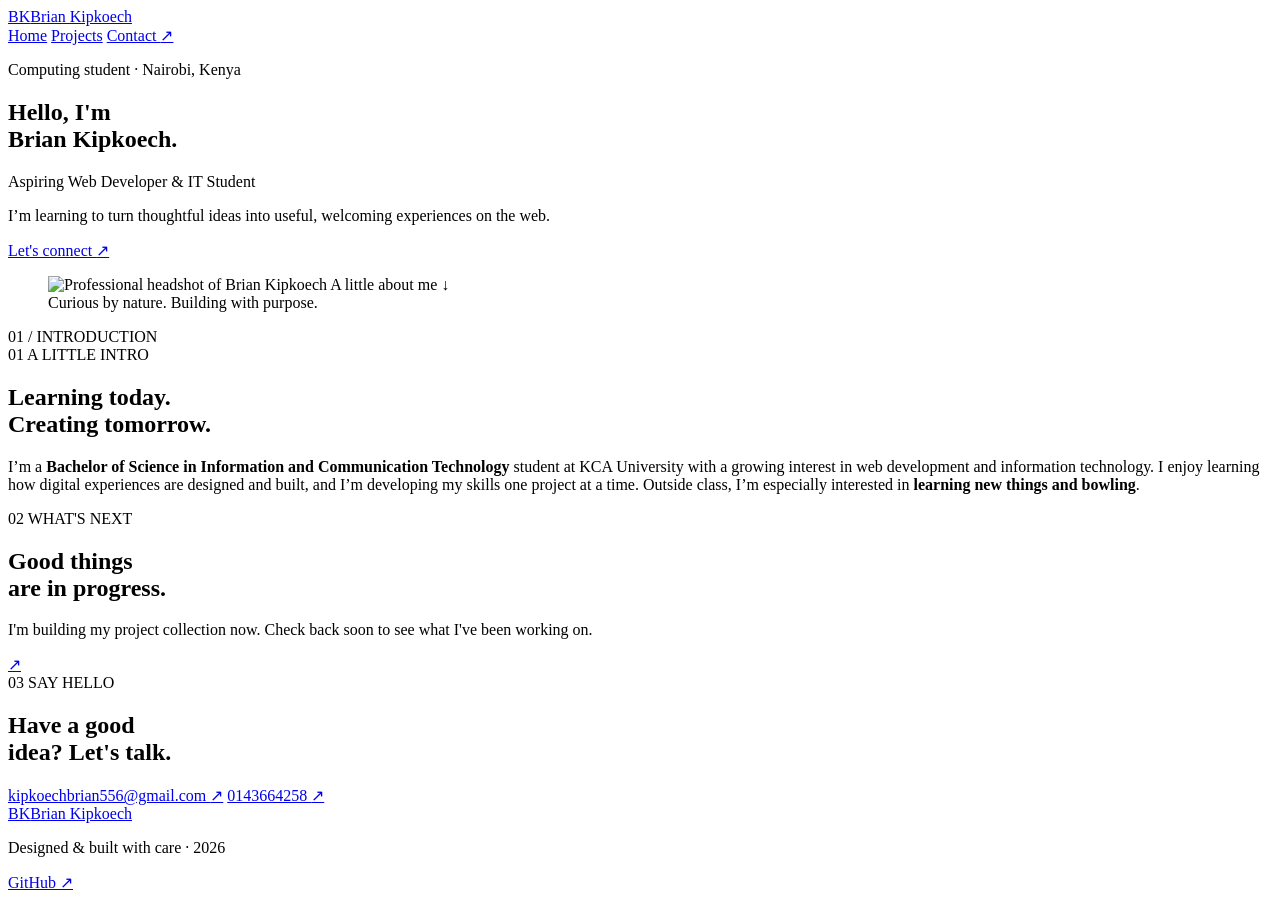
==== index.html @ 37e887ea "Name Fix to "index.html"" ====
<!DOCTYPE html>
<html lang="en">
<head>
  <meta charset="utf-8">
  <meta name="viewport" content="width=device-width, initial-scale=1">
  <meta name="description" content="The personal portfolio of Brian Kipkoech, a computing student and aspiring web developer.">
  <meta name="theme-color" content="#f5f3ee">
  <title>Brian Kipkoech | Web Developer &amp; IT Student</title>
  <link rel="preconnect" href="https://fonts.googleapis.com">
  <link rel="preconnect" href="https://fonts.gstatic.com" crossorigin>
  <link href="https://fonts.googleapis.com/css2?family=DM+Sans:wght@400;500;600;700&family=Manrope:wght@400;500;600;700;800&display=swap" rel="stylesheet">
  <link rel="stylesheet" href="style.css">
</head>
<body>
  <header class="site-header" id="home">
    <a class="brand" href="#home" aria-label="Brian Kipkoech, home"><span class="brand-mark">BK</span><span>Brian Kipkoech</span></a>
    <nav aria-label="Main navigation">
      <a class="nav-link active" href="#home">Home</a>
      <a class="nav-link" href="#projects">Projects</a>
      <a class="nav-link nav-contact" href="#contact">Contact <span aria-hidden="true">↗</span></a>
    </nav>
  </header>

  <main>
    <section class="hero" aria-labelledby="hero-title">
      <div class="hero-copy">
        <p class="eyebrow"><span class="status-dot"></span> Computing student · Nairobi, Kenya</p>
        <h1 id="hero-title">Hello, I'm<br><span>Brian Kipkoech.</span></h1>
        <p class="hero-intro">Aspiring Web Developer &amp; IT Student</p>
        <p class="hero-description">I’m learning to turn thoughtful ideas into useful, welcoming experiences on the web.</p>
        <a class="button" href="#contact">Let's connect <span aria-hidden="true">↗</span></a>
      </div>
      <figure class="portrait-wrap">
        <div class="portrait-frame">
          <img src="assets/headshot.jpg" alt="Professional headshot of Brian Kipkoech" width="540" height="640">
          <span class="portrait-note">A little about me <span aria-hidden="true">↓</span></span>
        </div>
        <figcaption class="portrait-caption">Curious by nature. Building with purpose.</figcaption>
      </figure>
      <span class="hero-index" aria-hidden="true">01 / INTRODUCTION</span>
    </section>

    <section class="about section" id="about" aria-labelledby="about-title">
      <div class="section-label"><span>01</span> A LITTLE INTRO</div>
      <div class="about-content">
        <h2 id="about-title">Learning today.<br><span>Creating tomorrow.</span></h2>
        <p>I’m a <strong>Bachelor of Science in Information and Communication Technology</strong> student at KCA University with a growing interest in web development and information technology. I enjoy learning how digital experiences are designed and built, and I’m developing my skills one project at a time. Outside class, I’m especially interested in <strong>learning new things and bowling</strong>.</p>
      </div>
    </section>

    <section class="projects section" id="projects" aria-labelledby="projects-title">
      <div class="section-label"><span>02</span> WHAT'S NEXT</div>
      <div class="projects-content">
        <div><h2 id="projects-title">Good things<br>are <span>in progress.</span></h2><p>I'm building my project collection now. Check back soon to see what I've been working on.</p></div>
        <a class="round-link" href="#contact" aria-label="Get in touch">↗</a>
      </div>
    </section>

    <section class="contact section" id="contact" aria-labelledby="contact-title">
      <div class="section-label"><span>03</span> SAY HELLO</div>
      <div class="contact-content">
        <h2 id="contact-title">Have a good<br><span>idea? Let's talk.</span></h2>
        <a class="email-link" href="mailto:kipkoechbrian556@gmail.com">kipkoechbrian556@gmail.com <span aria-hidden="true">↗</span></a>
        <a class="email-link" href="tel:0143664258">0143664258 <span aria-hidden="true">↗</span></a>
      </div>
    </section>
  </main>

  <footer class="site-footer">
    <a class="brand footer-brand" href="#home"><span class="brand-mark">BK</span><span>Brian Kipkoech</span></a>
    <p>Designed &amp; built with care · 2026</p>
    <div class="social-links">
      <a href="https://github.com/KBRIANKIP" target="_blank" rel="noopener noreferrer">GitHub <span aria-hidden="true">↗</span></a>
    </div>
  </footer>
</body>
</html>
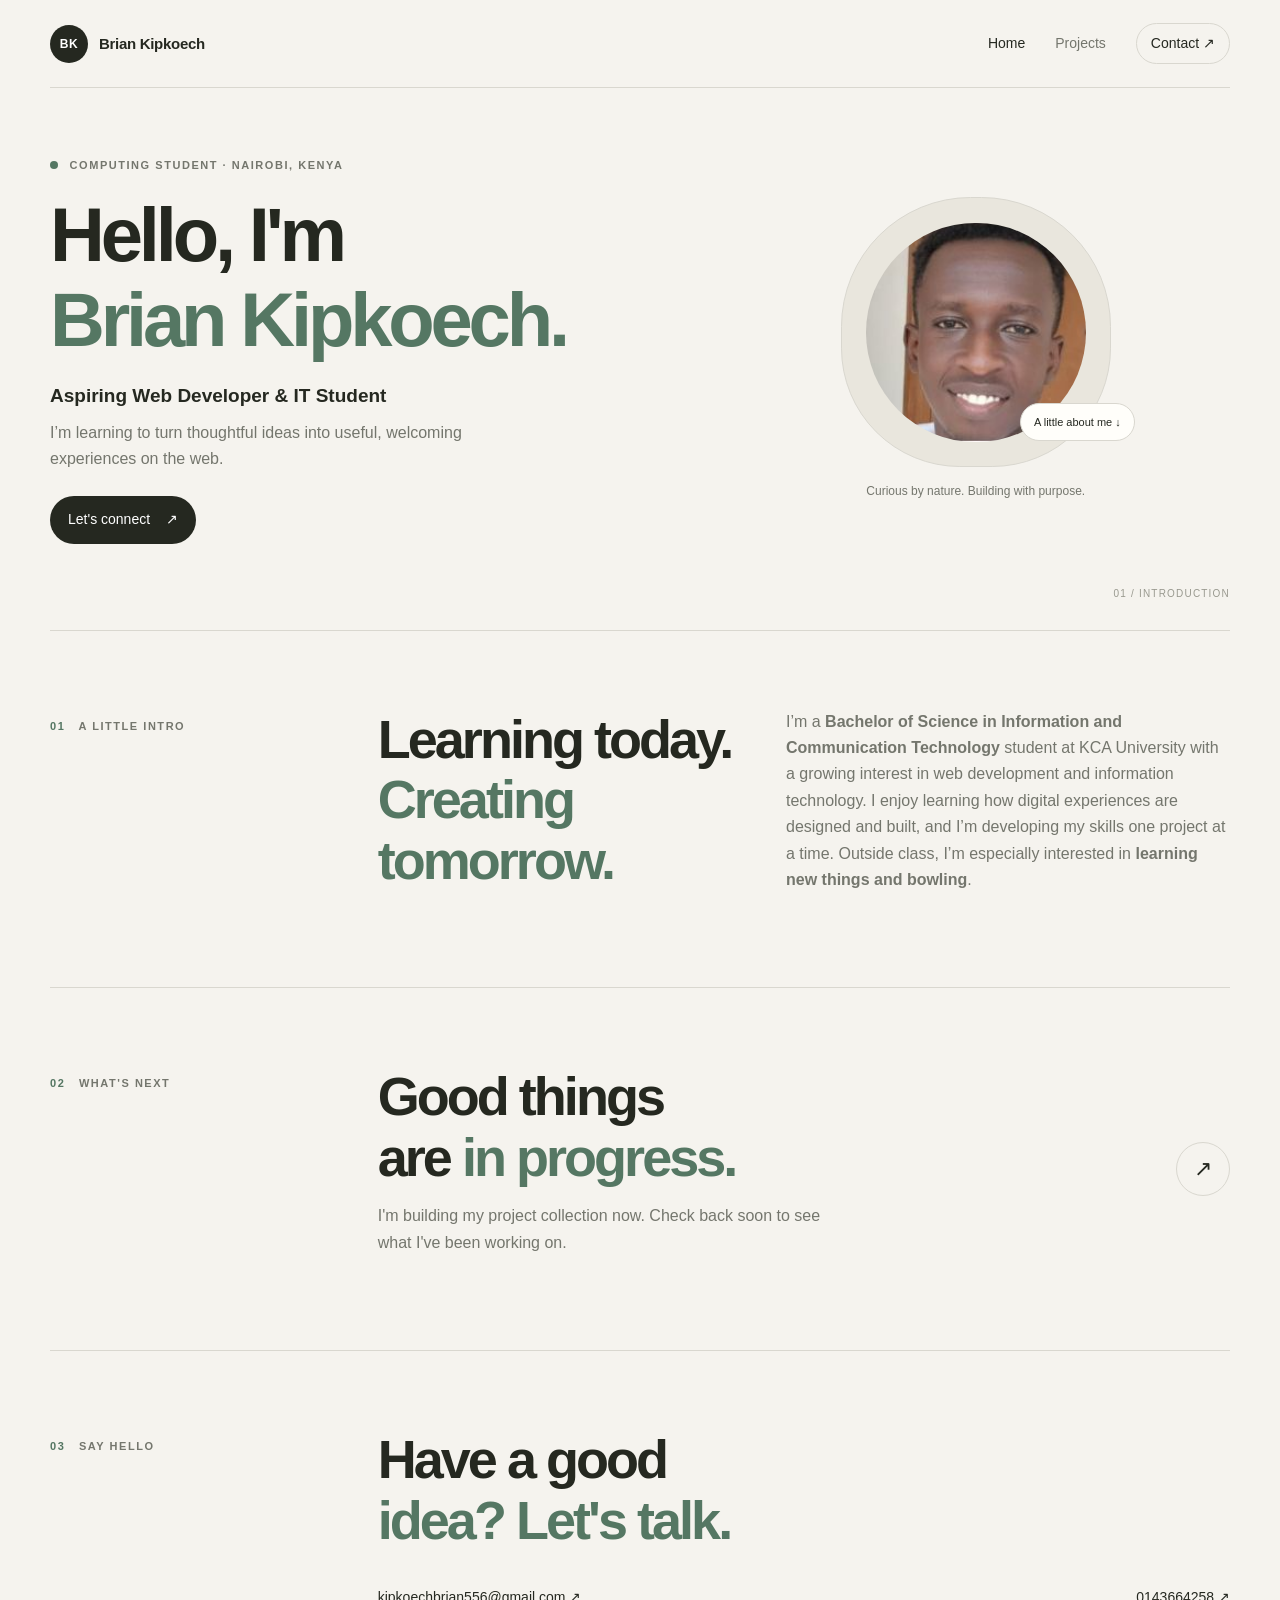
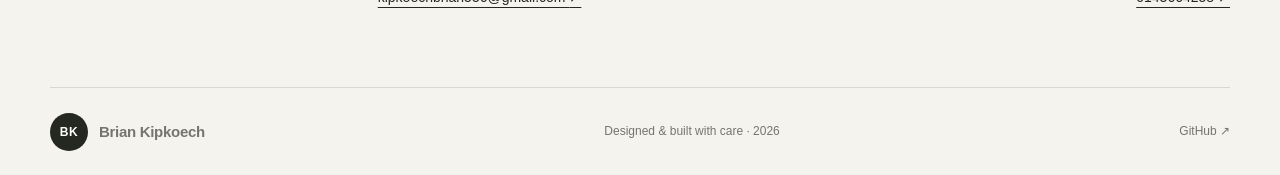
==== commit a17f1971: "Updated Portfolio" ====
--- a/index.html
+++ b/index.html
@@ -1,5 +1,5 @@
 <!DOCTYPE html>
-<html lang="en">
+<html>
 <head>
   <meta charset="utf-8">
   <meta name="viewport" content="width=device-width, initial-scale=1">
@@ -16,7 +16,7 @@
     <a class="brand" href="#home" aria-label="Brian Kipkoech, home"><span class="brand-mark">BK</span><span>Brian Kipkoech</span></a>
     <nav aria-label="Main navigation">
       <a class="nav-link active" href="#home">Home</a>
-      <a class="nav-link" href="#projects">Projects</a>
+      <a class="nav-link" href="projects.html">Projects</a>
       <a class="nav-link nav-contact" href="#contact">Contact <span aria-hidden="true">↗</span></a>
     </nav>
   </header>
@@ -32,7 +32,7 @@
       </div>
       <figure class="portrait-wrap">
         <div class="portrait-frame">
-          <img src="assets/headshot.jpg" alt="Professional headshot of Brian Kipkoech" width="540" height="640">
+          <img src="Images/me.jpg" alt="Professional headshot of Brian Kipkoech" width="200" height="200">
           <span class="portrait-note">A little about me <span aria-hidden="true">↓</span></span>
         </div>
         <figcaption class="portrait-caption">Curious by nature. Building with purpose.</figcaption>
@@ -81,3 +81,4 @@
 
 
 
+
--- a/style.css
+++ b/style.css
@@ -0,0 +1,114 @@
+:root {
+  color-scheme: light;
+  --paper: #f5f3ee;
+  --ink: #252820;
+  --muted: #74766d;
+  --line: #d9d7cf;
+  --accent: #557763;
+  --accent-dark: #3f5c4b;
+  --card: #fffefa;
+  --serif: 'Manrope', sans-serif;
+  --sans: 'DM Sans', sans-serif;
+}
+* { box-sizing: border-box; }
+html { scroll-behavior: smooth; }
+body { margin: 0; background: var(--paper); color: var(--ink); font: 16px/1.65 var(--sans); }
+a { color: inherit; }
+.site-header, .site-footer { width: min(1180px, calc(100% - 64px)); margin-inline: auto; display: flex; align-items: center; justify-content: space-between; }
+.site-header { min-height: 88px; border-bottom: 1px solid var(--line); }
+.brand { display: inline-flex; align-items: center; gap: 11px; text-decoration: none; font: 700 15px var(--serif); letter-spacing: -.02em; }
+.brand-mark { width: 38px; height: 38px; display: grid; place-items: center; border-radius: 50%; background: var(--ink); color: white; font-size: 12px; letter-spacing: .04em; }
+nav { display: flex; align-items: center; gap: 30px; }
+.nav-link { color: var(--muted); text-decoration: none; font-size: 14px; transition: color .2s; }
+.nav-link:hover, .nav-link.active { color: var(--ink); }
+.nav-contact { border: 1px solid var(--line); padding: 8px 14px; border-radius: 99px; color: var(--ink); }
+main { width: min(1180px, calc(100% - 64px)); margin-inline: auto; }
+.hero { min-height: 490px; display: grid; grid-template-columns: 1.1fr .9fr; align-items: center; gap: 50px; padding: 68px 0 86px; position: relative; }
+.eyebrow, .section-label { color: var(--muted); font-size: 11px; font-weight: 700; letter-spacing: .14em; text-transform: uppercase; }
+.status-dot { display: inline-block; width: 8px; height: 8px; margin-right: 7px; background: var(--accent); border-radius: 50%; }
+h1, h2, h3, p { margin-top: 0; }
+h1, h2, h3 { font-family: var(--serif); letter-spacing: -.055em; line-height: 1.12; }
+h1 { margin: 18px 0; font-size: clamp(44px, 6vw, 76px); }
+h1 span, h2 span { color: var(--accent); }
+.hero-intro { margin-bottom: 8px; font-size: 19px; font-weight: 600; }
+.hero-description { max-width: 480px; margin-bottom: 24px; color: var(--muted); }
+.button { display: inline-flex; align-items: center; gap: 16px; padding: 12px 18px; border-radius: 99px; background: var(--ink); color: white; text-decoration: none; font-size: 14px; }
+.portrait-wrap { justify-self: center; margin: 0; text-align: center; }
+.portrait-frame { width: 270px; height: 270px; display: grid; place-items: center; border: 1px solid var(--line); border-radius: 48% 48% 44% 44%; background: #e9e6dd; position: relative; }
+.portrait-frame img { width: 82%; height: 82%; border-radius: 50%; object-fit: cover; background: #ddd9ce; }
+.portrait-note { position: absolute; right: -25px; bottom: 25px; padding: 9px 13px; border: 1px solid var(--line); border-radius: 99px; background: var(--card); font-size: 11px; }
+.portrait-caption { margin-top: 15px; color: var(--muted); font-size: 12px; }
+.hero-index { position: absolute; bottom: 27px; right: 0; color: #99998f; font-size: 10px; letter-spacing: .12em; }
+.section { display: grid; grid-template-columns: .32fr 1fr; gap: 55px; padding: 78px 0; border-top: 1px solid var(--line); }
+.section-label { padding-top: 8px; }
+.section-label span { color: var(--accent); margin-right: 9px; }
+.about-content { display: grid; grid-template-columns: .9fr 1.1fr; gap: 45px; align-items: start; }
+h2 { font-size: clamp(34px, 4.4vw, 54px); margin-bottom: 16px; }
+.about-content p { max-width: 560px; color: var(--muted); }
+.projects-content { display: flex; justify-content: space-between; align-items: center; }
+.projects-content p { max-width: 450px; color: var(--muted); }
+.round-link { width: 54px; height: 54px; display: grid; place-items: center; border: 1px solid var(--line); border-radius: 50%; text-decoration: none; font-size: 22px; }
+.contact-content { display: flex; flex-wrap: wrap; align-items: end; justify-content: space-between; gap: 20px; }
+.contact-content h2 { width: 100%; }
+.email-link { font-size: 14px; text-decoration-thickness: 1px; text-underline-offset: 5px; }
+.site-footer { min-height: 88px; border-top: 1px solid var(--line); color: var(--muted); font-size: 12px; }
+.site-footer p { margin: 0; }
+.social-links a { text-decoration: none; }
+/* Projects page */
+.page-intro { padding: 72px 0 45px; }
+.page-intro h1 { max-width: 840px; font-size: clamp(42px, 6vw, 72px); }
+.page-intro p:last-child { max-width: 620px; color: var(--muted); }
+.projects-layout { display: grid; grid-template-columns: 1fr 1.4fr; gap: 64px; padding: 50px 0 84px; border-top: 1px solid var(--line); }
+.projects-layout h2 { font-size: 30px; }
+.skills-list { display: grid; gap: 12px; }
+.skill-item { display: flex; align-items: center; justify-content: space-between; gap: 14px; padding: 13px 15px; border: 1px solid var(--line); border-radius: 12px; background: rgba(255,254,250,.55); }
+.skill-item strong { font-size: 14px; font-weight: 600; }
+.skill-level { color: var(--accent-dark); font-size: 11px; font-weight: 700; white-space: nowrap; }
+.project-heading { display: flex; flex-wrap: wrap; align-items: center; justify-content: space-between; gap: 16px; margin-bottom: 18px; }
+.filters { display: flex; flex-wrap: wrap; gap: 8px; margin-bottom: 18px; }
+.filter-button { border: 1px solid var(--line); border-radius: 99px; padding: 7px 13px; background: transparent; color: var(--muted); font: 600 12px var(--sans); cursor: pointer; }
+.filter-button[aria-pressed="true"], .filter-button:hover { background: var(--ink); border-color: var(--ink); color: white; }
+.project-grid { display: grid; gap: 14px; }
+.project-card { padding: 22px; border: 1px solid var(--line); border-radius: 16px; background: var(--card); transition: transform .2s, box-shadow .2s; }
+.project-card:hover { transform: translateY(-2px); box-shadow: 0 12px 30px #282a2010; }
+.project-card[hidden] { display: none; }
+.project-topline { display: flex; align-items: center; justify-content: space-between; gap: 12px; margin-bottom: 10px; }
+.project-card h3 { margin: 0; font-size: 20px; letter-spacing: -.03em; }
+.project-type { color: var(--accent); font-size: 10px; font-weight: 700; letter-spacing: .1em; text-transform: uppercase; }
+.project-card p { margin-bottom: 13px; color: var(--muted); font-size: 14px; }
+.tech-list { display: flex; flex-wrap: wrap; gap: 7px; margin: 0 0 15px; padding: 0; list-style: none; }
+.tech-list li { padding: 4px 9px; border-radius: 99px; background: #efeee8; color: #55584f; font-size: 11px; }
+.project-link { font-size: 13px; font-weight: 700; color: var(--accent-dark); text-decoration-thickness: 1px; text-underline-offset: 4px; }
+.services { padding: 0 0 76px; }
+.service-box { display: flex; justify-content: space-between; gap: 30px; padding: 24px 28px; border-radius: 16px; background: #e9e6dd; }
+.service-box h2 { margin: 0; font-size: 25px; }
+.service-box p { max-width: 610px; margin: 0; color: #62645b; }
+.contact-form-wrap { display: grid; grid-template-columns: .7fr 1fr; gap: 45px; }
+.contact-form-wrap > p { color: var(--muted); }
+.contact-form { display: grid; gap: 14px; }
+.form-field { display: grid; gap: 6px; }
+.form-field label { font-size: 13px; font-weight: 600; }
+.form-field input, .form-field textarea { width: 100%; border: 1px solid var(--line); border-radius: 10px; padding: 12px 13px; background: var(--card); color: var(--ink); font: inherit; }
+.form-field textarea { min-height: 120px; resize: vertical; }
+.form-field input:focus, .form-field textarea:focus { outline: 2px solid #55776355; border-color: var(--accent); }
+.form-hint { color: var(--muted); font-size: 12px; margin: -5px 0 0; }
+.form-status { min-height: 24px; margin: 0; font-size: 13px; color: var(--accent-dark); }
+@media (max-width: 760px) {
+  .site-header, .site-footer, main { width: min(100% - 36px, 600px); }
+  .site-header { min-height: 74px; }
+  nav { gap: 13px; }
+  .nav-link { font-size: 12px; }
+  .hero { min-height: auto; grid-template-columns: 1fr; gap: 38px; padding: 58px 0 65px; }
+  .portrait-wrap { grid-row: 1; }
+  .portrait-frame { width: 210px; height: 210px; }
+  .hero-copy { grid-row: 2; }
+  .hero-index { bottom: 18px; }
+  .section { grid-template-columns: 1fr; gap: 23px; padding: 55px 0; }
+  .about-content { grid-template-columns: 1fr; gap: 8px; }
+  .projects-layout { grid-template-columns: 1fr; gap: 42px; padding: 40px 0 60px; }
+  .page-intro { padding: 55px 0 35px; }
+  .contact-form-wrap { grid-template-columns: 1fr; gap: 18px; }
+  .service-box { flex-direction: column; }
+  .site-footer { flex-wrap: wrap; gap: 12px; padding: 20px 0; }
+}
+@media (prefers-reduced-motion: reduce) { html { scroll-behavior: auto; } *, *::before, *::after { transition-duration: .01ms !important; } }
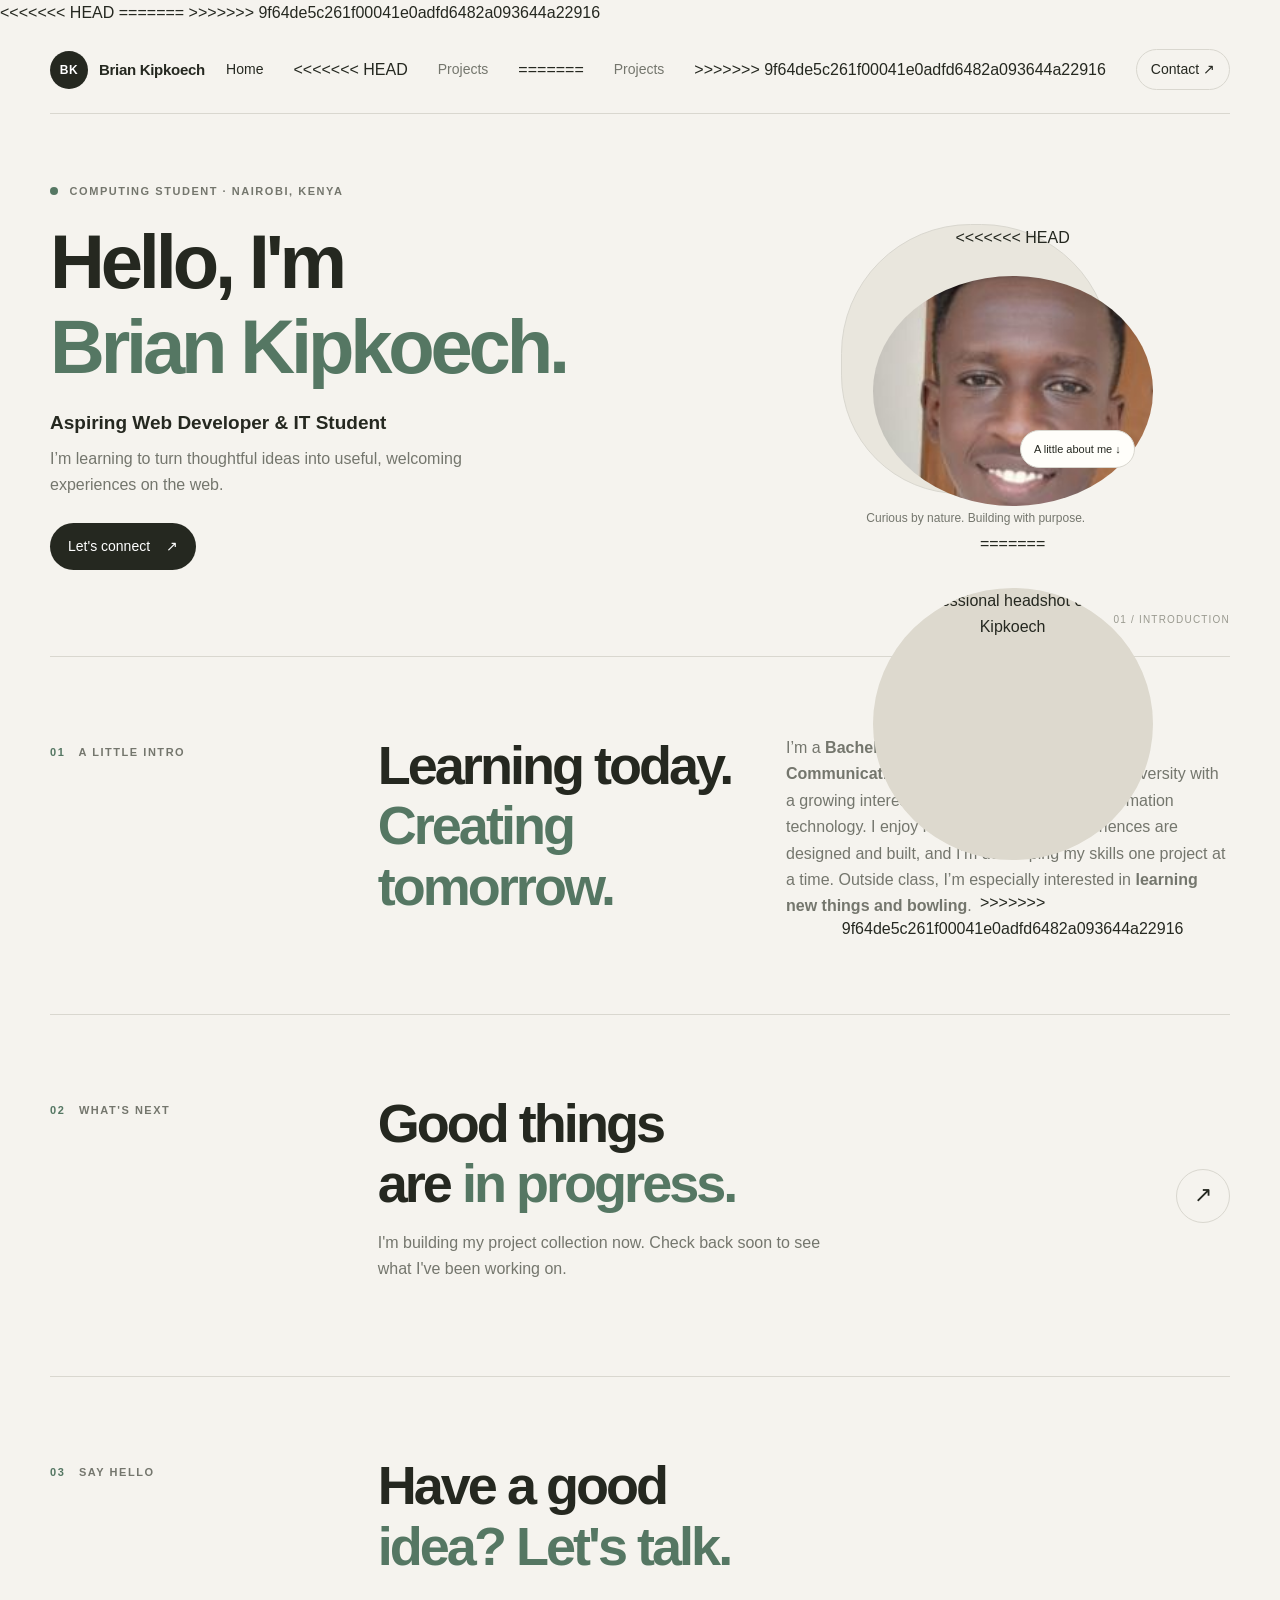
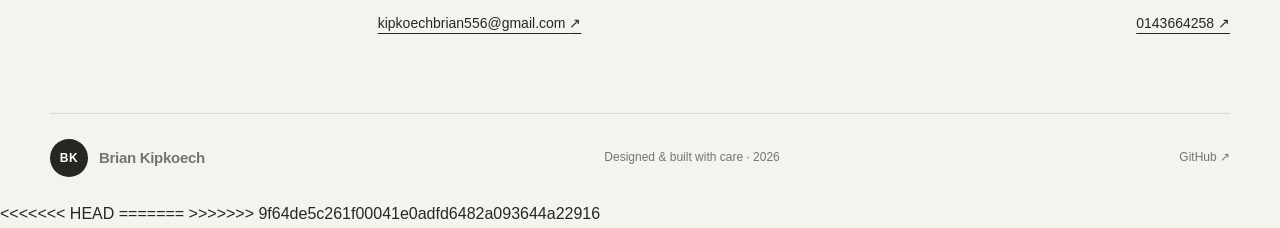
==== commit 13d91fdf: "Resolved merge conflicts" ====
--- a/index.html
+++ b/index.html
@@ -1,5 +1,9 @@
 <!DOCTYPE html>
+<<<<<<< HEAD
 <html>
+=======
+<html lang="en">
+>>>>>>> 9f64de5c261f00041e0adfd6482a093644a22916
 <head>
   <meta charset="utf-8">
   <meta name="viewport" content="width=device-width, initial-scale=1">
@@ -16,7 +20,11 @@
     <a class="brand" href="#home" aria-label="Brian Kipkoech, home"><span class="brand-mark">BK</span><span>Brian Kipkoech</span></a>
     <nav aria-label="Main navigation">
       <a class="nav-link active" href="#home">Home</a>
+<<<<<<< HEAD
       <a class="nav-link" href="projects.html">Projects</a>
+=======
+      <a class="nav-link" href="#projects">Projects</a>
+>>>>>>> 9f64de5c261f00041e0adfd6482a093644a22916
       <a class="nav-link nav-contact" href="#contact">Contact <span aria-hidden="true">↗</span></a>
     </nav>
   </header>
@@ -32,7 +40,11 @@
       </div>
       <figure class="portrait-wrap">
         <div class="portrait-frame">
+<<<<<<< HEAD
           <img src="Images/me.jpg" alt="Professional headshot of Brian Kipkoech" width="200" height="200">
+=======
+          <img src="assets/headshot.jpg" alt="Professional headshot of Brian Kipkoech" width="540" height="640">
+>>>>>>> 9f64de5c261f00041e0adfd6482a093644a22916
           <span class="portrait-note">A little about me <span aria-hidden="true">↓</span></span>
         </div>
         <figcaption class="portrait-caption">Curious by nature. Building with purpose.</figcaption>
@@ -81,4 +93,7 @@
 
 
 
+<<<<<<< HEAD
 
+=======
+>>>>>>> 9f64de5c261f00041e0adfd6482a093644a22916
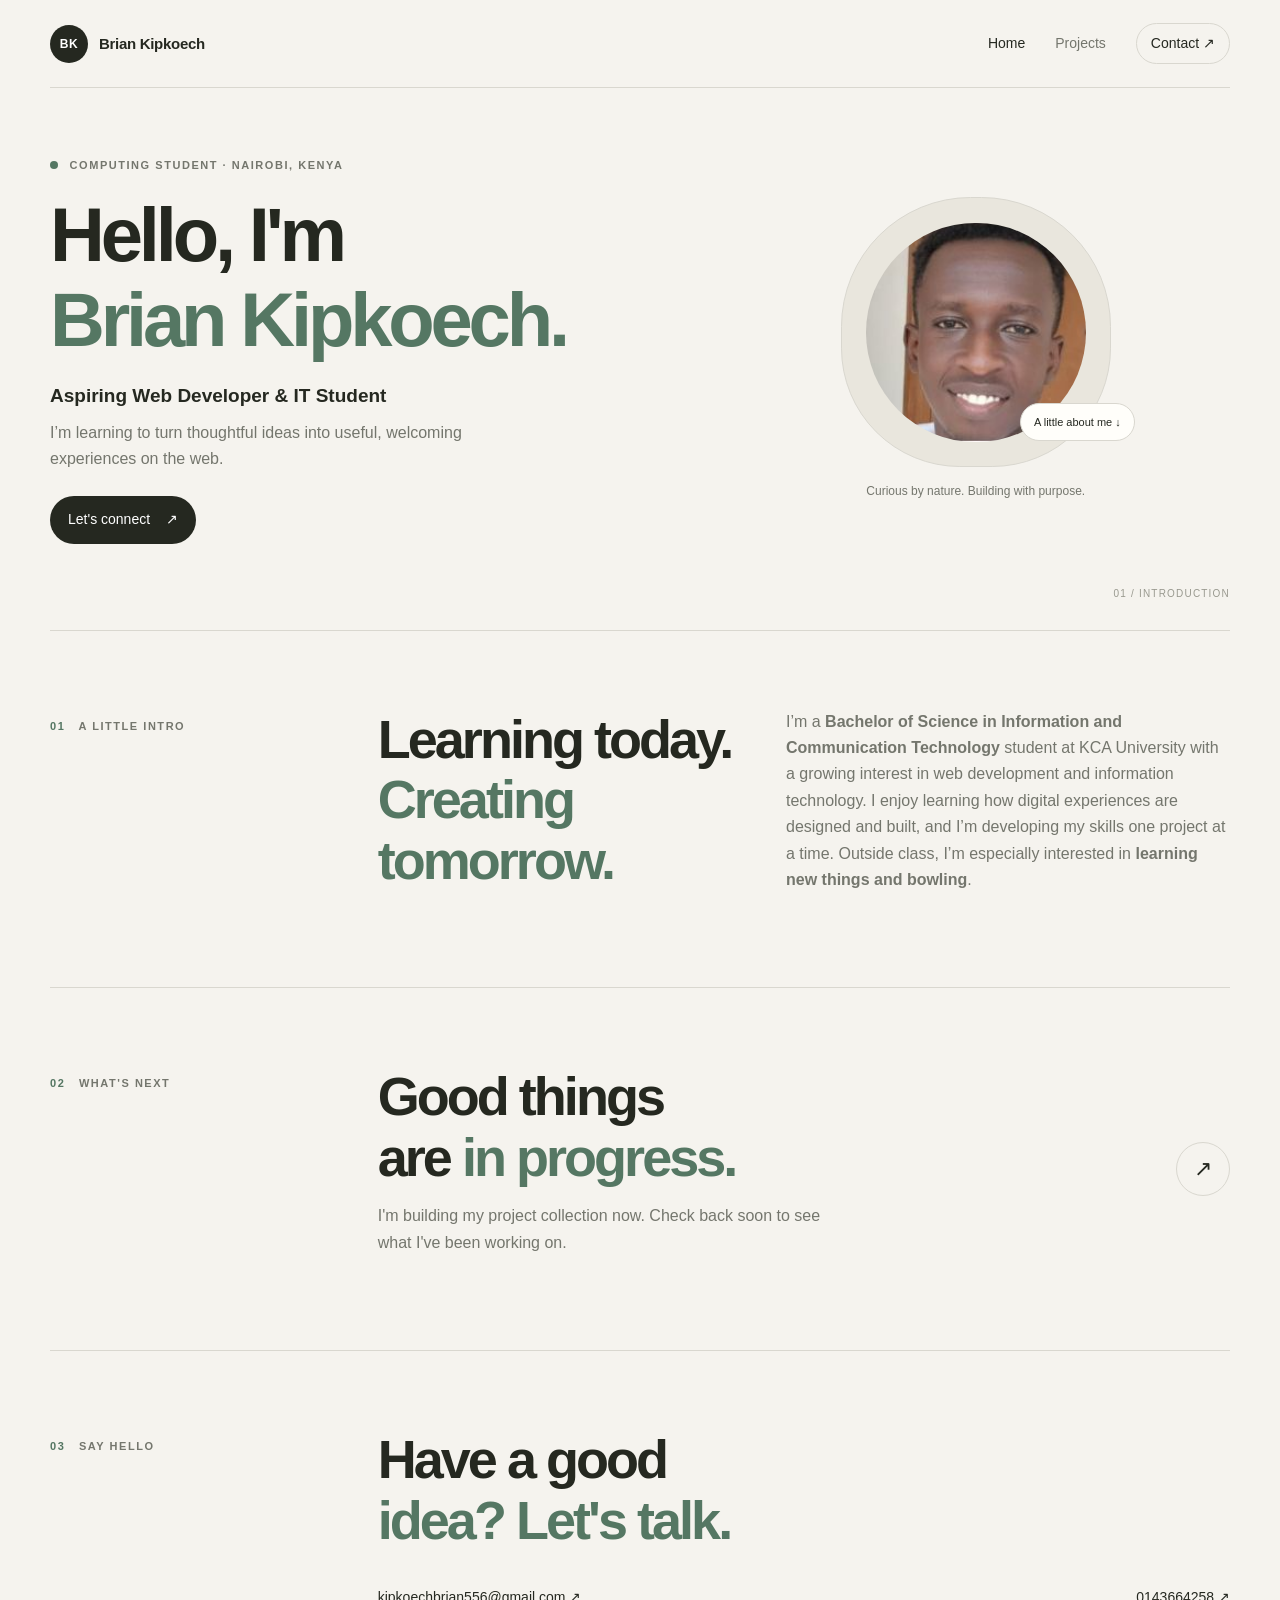
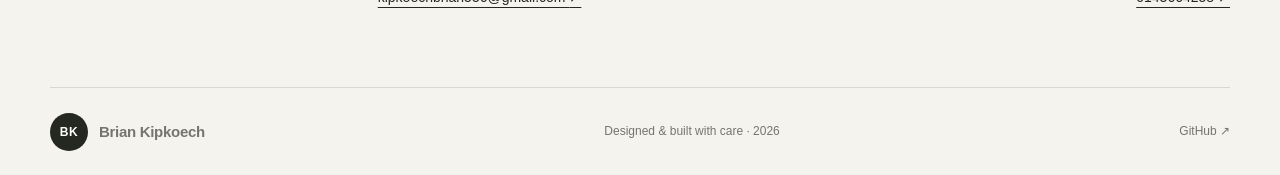
==== commit df32a382: "Bugs Checked and Fixed" ====
--- a/index.html
+++ b/index.html
@@ -1,9 +1,5 @@
 <!DOCTYPE html>
-<<<<<<< HEAD
-<html>
-=======
 <html lang="en">
->>>>>>> 9f64de5c261f00041e0adfd6482a093644a22916
 <head>
   <meta charset="utf-8">
   <meta name="viewport" content="width=device-width, initial-scale=1">
@@ -20,11 +16,7 @@
     <a class="brand" href="#home" aria-label="Brian Kipkoech, home"><span class="brand-mark">BK</span><span>Brian Kipkoech</span></a>
     <nav aria-label="Main navigation">
       <a class="nav-link active" href="#home">Home</a>
-<<<<<<< HEAD
-      <a class="nav-link" href="projects.html">Projects</a>
-=======
       <a class="nav-link" href="#projects">Projects</a>
->>>>>>> 9f64de5c261f00041e0adfd6482a093644a22916
       <a class="nav-link nav-contact" href="#contact">Contact <span aria-hidden="true">↗</span></a>
     </nav>
   </header>
@@ -40,11 +32,7 @@
       </div>
       <figure class="portrait-wrap">
         <div class="portrait-frame">
-<<<<<<< HEAD
-          <img src="Images/me.jpg" alt="Professional headshot of Brian Kipkoech" width="200" height="200">
-=======
-          <img src="assets/headshot.jpg" alt="Professional headshot of Brian Kipkoech" width="540" height="640">
->>>>>>> 9f64de5c261f00041e0adfd6482a093644a22916
+          <img src="Images/me.jpg" alt="Professional headshot of Brian Kipkoech" width="540" height="640">
           <span class="portrait-note">A little about me <span aria-hidden="true">↓</span></span>
         </div>
         <figcaption class="portrait-caption">Curious by nature. Building with purpose.</figcaption>
@@ -87,13 +75,3 @@
   </footer>
 </body>
 </html>
-
-
-
-
-
-
-<<<<<<< HEAD
-
-=======
->>>>>>> 9f64de5c261f00041e0adfd6482a093644a22916
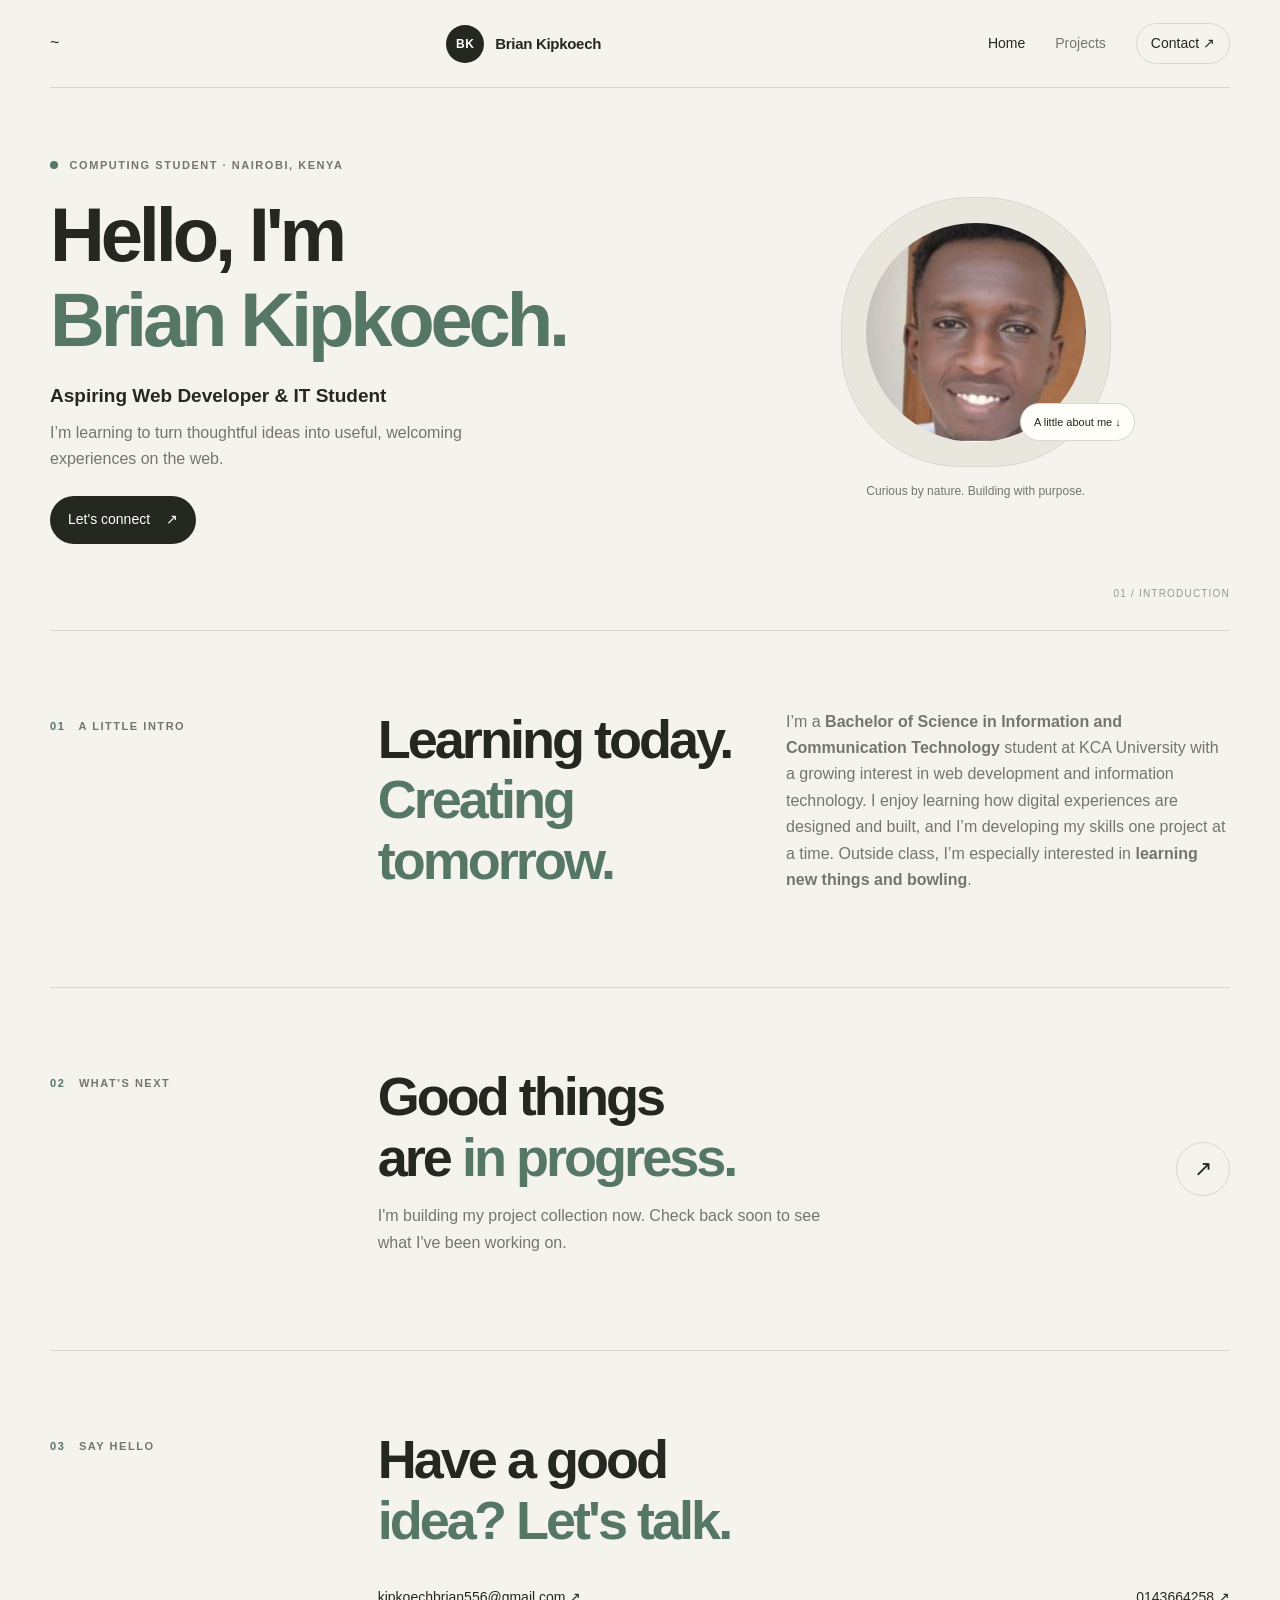
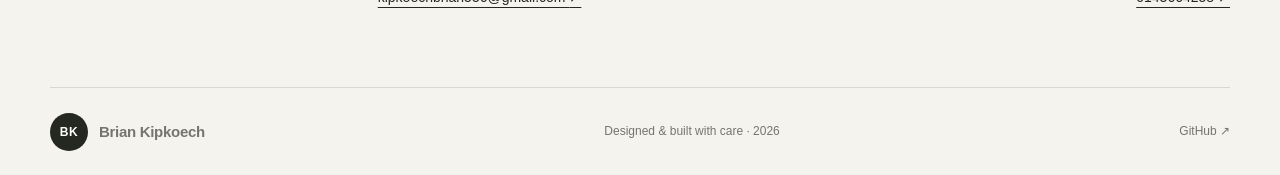
==== commit cb0d8429: "project update" ====
--- a/index.html
+++ b/index.html
@@ -12,11 +12,11 @@
   <link rel="stylesheet" href="style.css">
 </head>
 <body>
-  <header class="site-header" id="home">
+  <header class="site-header" id="home">~
     <a class="brand" href="#home" aria-label="Brian Kipkoech, home"><span class="brand-mark">BK</span><span>Brian Kipkoech</span></a>
     <nav aria-label="Main navigation">
       <a class="nav-link active" href="#home">Home</a>
-      <a class="nav-link" href="#projects">Projects</a>
+      <a class="nav-link" href="projects.html">Projects</a>
       <a class="nav-link nav-contact" href="#contact">Contact <span aria-hidden="true">↗</span></a>
     </nav>
   </header>
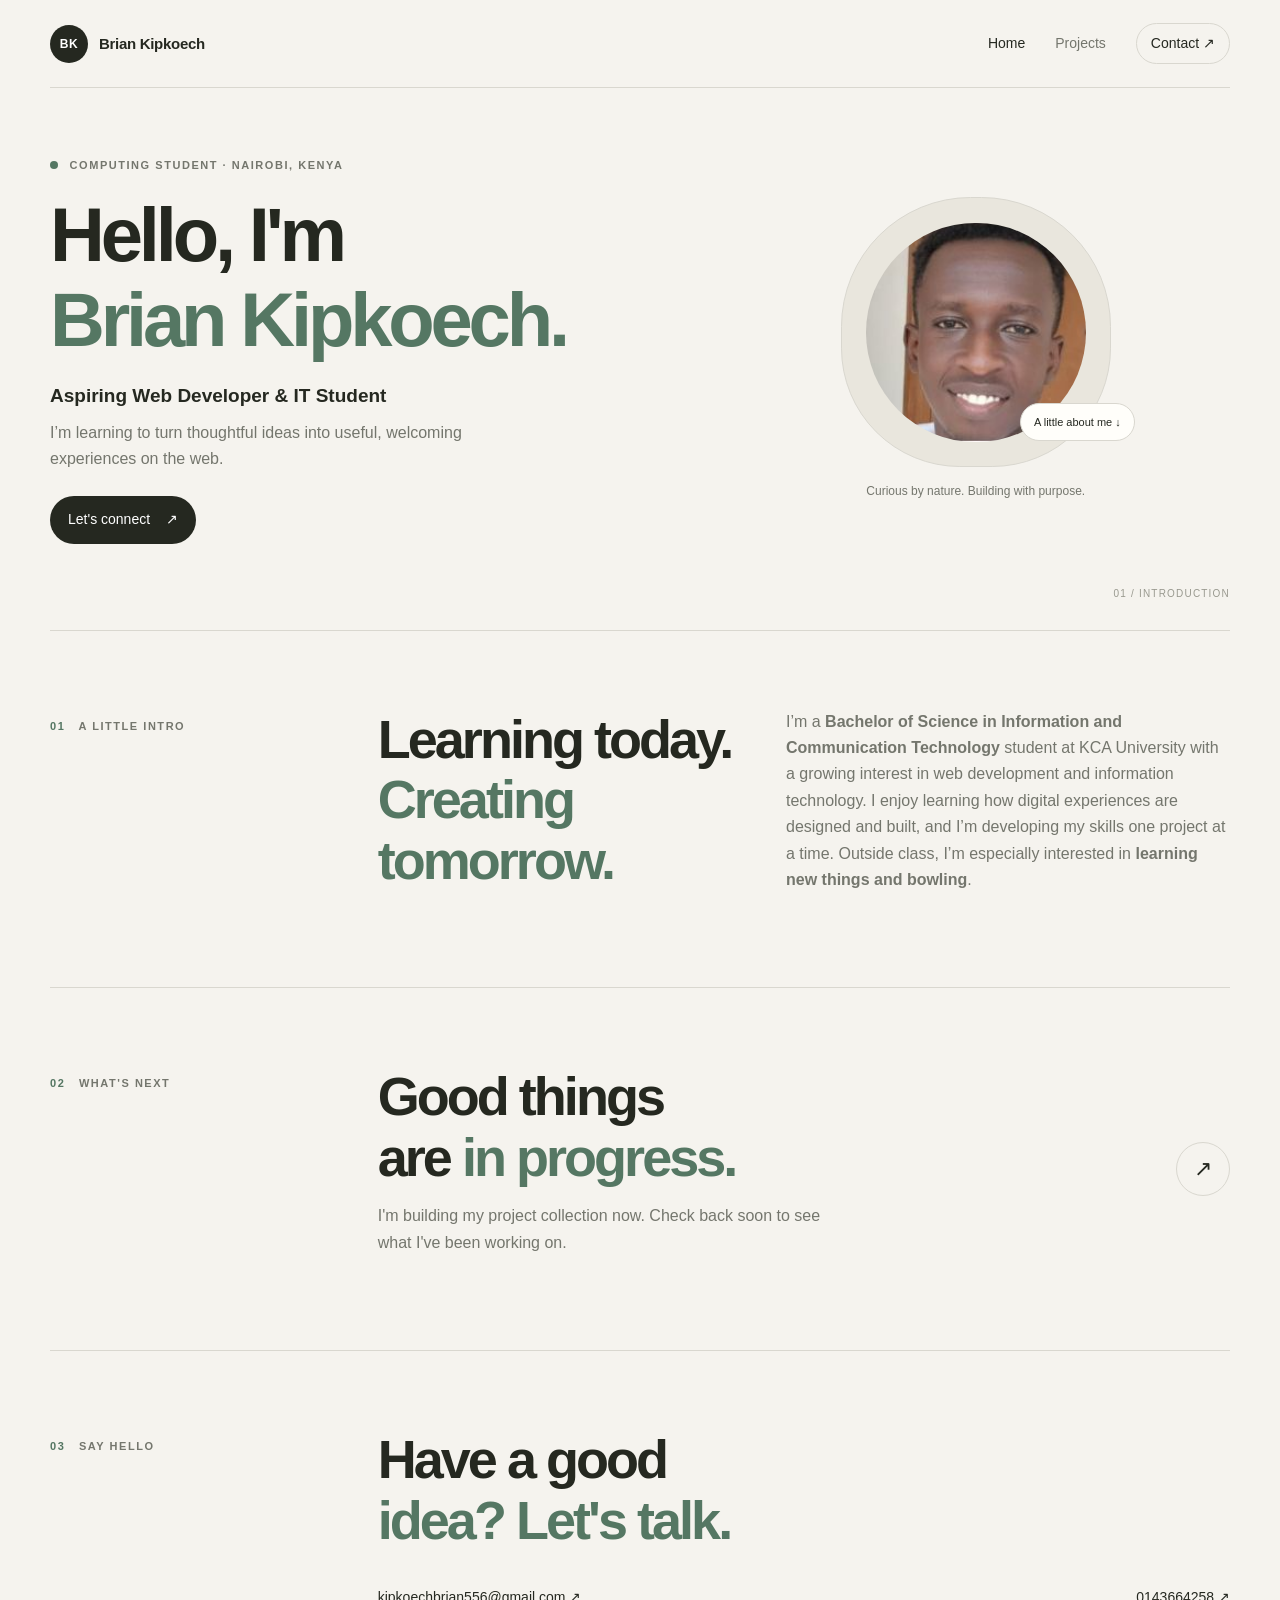
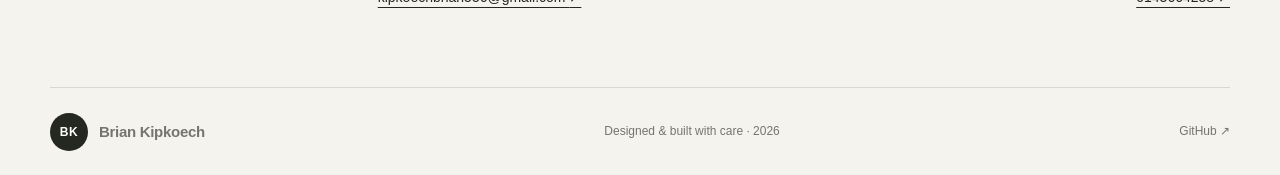
==== commit 1b350dbf: "Updated portfolio files" ====
--- a/index.html
+++ b/index.html
@@ -12,7 +12,7 @@
   <link rel="stylesheet" href="style.css">
 </head>
 <body>
-  <header class="site-header" id="home">~
+  <header class="site-header" id="home">
     <a class="brand" href="#home" aria-label="Brian Kipkoech, home"><span class="brand-mark">BK</span><span>Brian Kipkoech</span></a>
     <nav aria-label="Main navigation">
       <a class="nav-link active" href="#home">Home</a>
--- a/style.css
+++ b/style.css
@@ -79,6 +79,18 @@
 .tech-list { display: flex; flex-wrap: wrap; gap: 7px; margin: 0 0 15px; padding: 0; list-style: none; }
 .tech-list li { padding: 4px 9px; border-radius: 99px; background: #efeee8; color: #55584f; font-size: 11px; }
 .project-link { font-size: 13px; font-weight: 700; color: var(--accent-dark); text-decoration-thickness: 1px; text-underline-offset: 4px; }
+.github-repositories { margin-top: 42px; padding-top: 34px; border-top: 1px solid var(--line); }
+.github-repositories-heading { display: flex; align-items: end; justify-content: space-between; gap: 16px; }
+.github-repositories-heading h3 { margin: 0; font-size: 28px; }
+.github-profile-link { color: var(--accent-dark); font-size: 13px; font-weight: 700; text-underline-offset: 4px; }
+.github-repositories-intro { max-width: 520px; margin: 14px 0 10px; color: var(--muted); font-size: 14px; }
+.api-status { min-height: 24px; margin: 0 0 14px; color: var(--accent-dark); font-size: 13px; font-weight: 600; }
+.github-repository-grid { display: grid; grid-template-columns: repeat(2, minmax(0, 1fr)); gap: 14px; }
+.github-repository-card { display: flex; min-height: 190px; flex-direction: column; align-items: flex-start; padding: 20px; border: 1px solid var(--line); border-radius: 16px; background: var(--card); }
+.github-repository-card h4 { margin: 0 0 9px; font: 700 18px/1.2 var(--serif); letter-spacing: -.03em; }
+.github-repository-card p { margin: 0 0 14px; color: var(--muted); font-size: 13px; }
+.github-repository-card .repository-details { margin-top: auto; margin-bottom: 14px; color: var(--accent-dark); font-size: 11px; font-weight: 700; letter-spacing: .04em; text-transform: uppercase; }
+.retry-button { width: fit-content; border: 1px solid var(--ink); border-radius: 99px; padding: 8px 13px; background: var(--ink); color: white; font: 600 12px var(--sans); cursor: pointer; }
 .services { padding: 0 0 76px; }
 .service-box { display: flex; justify-content: space-between; gap: 30px; padding: 24px 28px; border-radius: 16px; background: #e9e6dd; }
 .service-box h2 { margin: 0; font-size: 25px; }
@@ -106,6 +118,7 @@
   .section { grid-template-columns: 1fr; gap: 23px; padding: 55px 0; }
   .about-content { grid-template-columns: 1fr; gap: 8px; }
   .projects-layout { grid-template-columns: 1fr; gap: 42px; padding: 40px 0 60px; }
+  .github-repository-grid { grid-template-columns: 1fr; }
   .page-intro { padding: 55px 0 35px; }
   .contact-form-wrap { grid-template-columns: 1fr; gap: 18px; }
   .service-box { flex-direction: column; }
